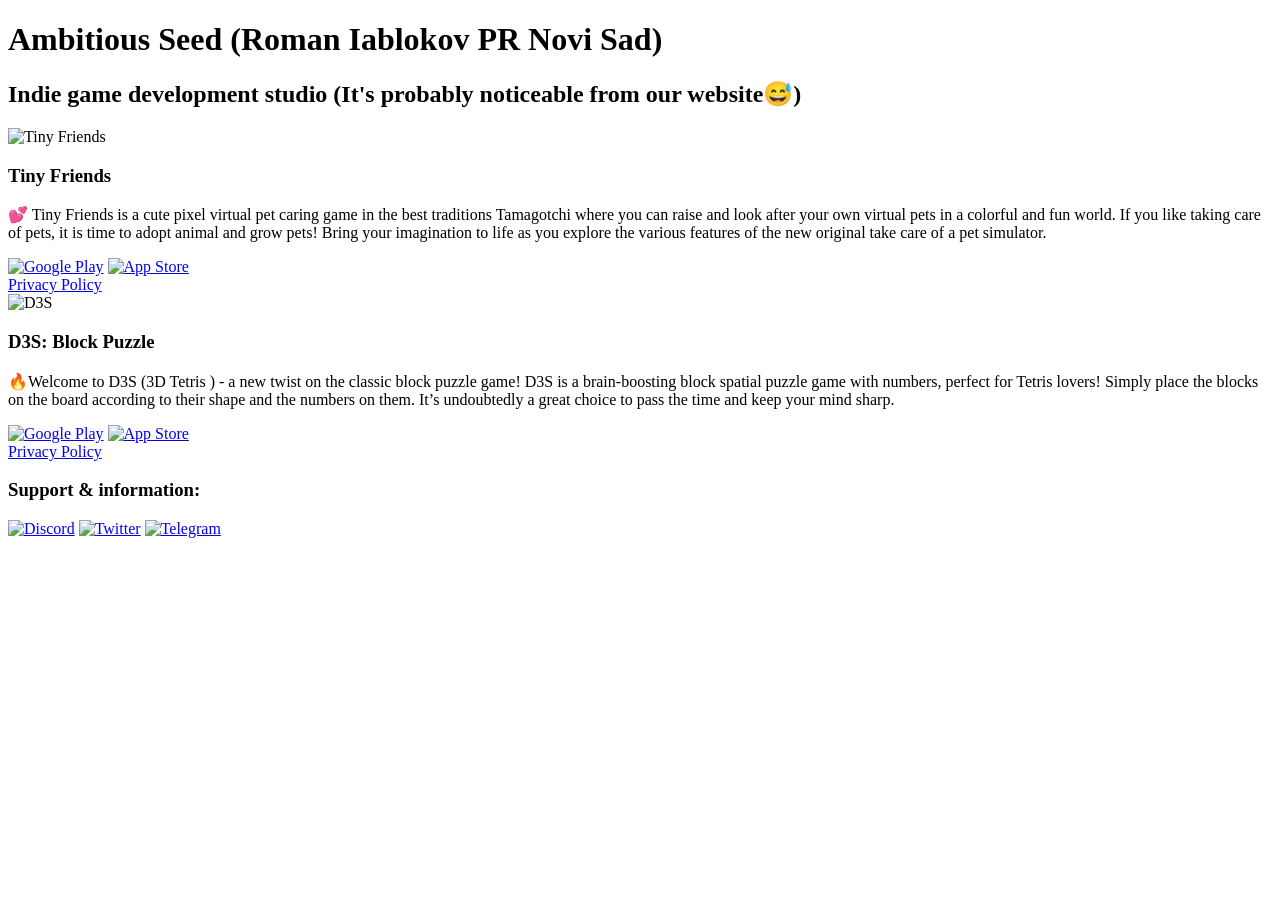
==== index.html @ 0e5d3fbd "PR Novi Sad for bank" ====
<!DOCTYPE html>
<html>
<head>
  <meta name="google-site-verification" content="4rCOZhfkryQqY-fWROyNusuNfZuvwKGFDAxo6_V6098" />
  <title>Indie game development studio</title>
  <link rel="stylesheet" type="text/css" href="style.css">
</head>
<body>
  <header>
    <h1>Ambitious Seed (Roman Iablokov PR Novi Sad)</h1>
    <h2>Indie game development studio (It's probably noticeable from our website😅)</h2>
  </header>
  
  <section class="games">
    <div class="game">
      <img src="icons/tf_logo.png" alt="Tiny Friends">
      <h3>Tiny Friends</h3>
      <p>💕 Tiny Friends is a cute pixel virtual pet caring game in the best traditions Tamagotchi where you can raise and look after your own virtual pets in a colorful and fun world. If you like taking care of pets, it is time to adopt animal and grow pets! Bring your imagination to life as you explore the various features of the new original take care of a pet simulator.</p>
      <div class="store-links">
        <a href="https://play.google.com/store/apps/details?id=org.godotengine.tamagotchi" target="_blank"><img src="icons/googleplay_icon.png" alt="Google Play"></a>
        <a href="https://apps.apple.com/rs/app/my-tiny-friends/id1667127966" target="_blank"><img src="icons/appstore_icon.png" alt="App Store"></a>
      </div>
        <div class="store-links">
        <a href="https://ambitious-seed.github.io/PP.html" target="_blank">Privacy Policy</a>
      </div>
    </div>
    </div>
        <div class="game">
      <img src="icons/d3s_logo.png" alt="D3S">
      <h3>D3S: Block Puzzle</h3>
      <p>🔥Welcome to D3S (3D Tetris ) - a new twist on the classic block puzzle game! D3S is a brain-boosting block spatial puzzle game with numbers, perfect for Tetris lovers! Simply place the blocks on the board according to their shape and the numbers on them. It’s undoubtedly a great choice to pass the time and keep your mind sharp.</p>
      <div class="store-links">
        <a href="https://play.google.com/store/apps/details?id=org.godotengine.tamagotchi" target="_blank"><img src="icons/googleplay_icon.png" alt="Google Play"></a>
        <a href="https://apps.apple.com/rs/app/my-tiny-friends/id1667127966" target="_blank"><img src="icons/appstore_icon.png" alt="App Store"></a>
      </div>
        <div class="store-links">
        <a href="https://ambitious-seed.github.io/PP_D3S.html" target="_blank">Privacy Policy</a>
      </div>
    </div>
    </div>
  </section>

  <section class="support">
    <h3>Support & information:</h3>
    <div class="social-links">
      <a href="https://discord.gg/XKmy29G9NP" target="_blank"><img src="icons/discord_icon.png" alt="Discord"></a>
      <a href="https://twitter.com/AmbitiousSeed" target="_blank"><img src="icons/twitter_icon.png" alt="Twitter"></a>
      <a href="https://t.me/tiny_friends" target="_blank"><img src="icons/telegram_icon.png" alt="Telegram"></a>
    </div>
  </section>
</body>
</html>
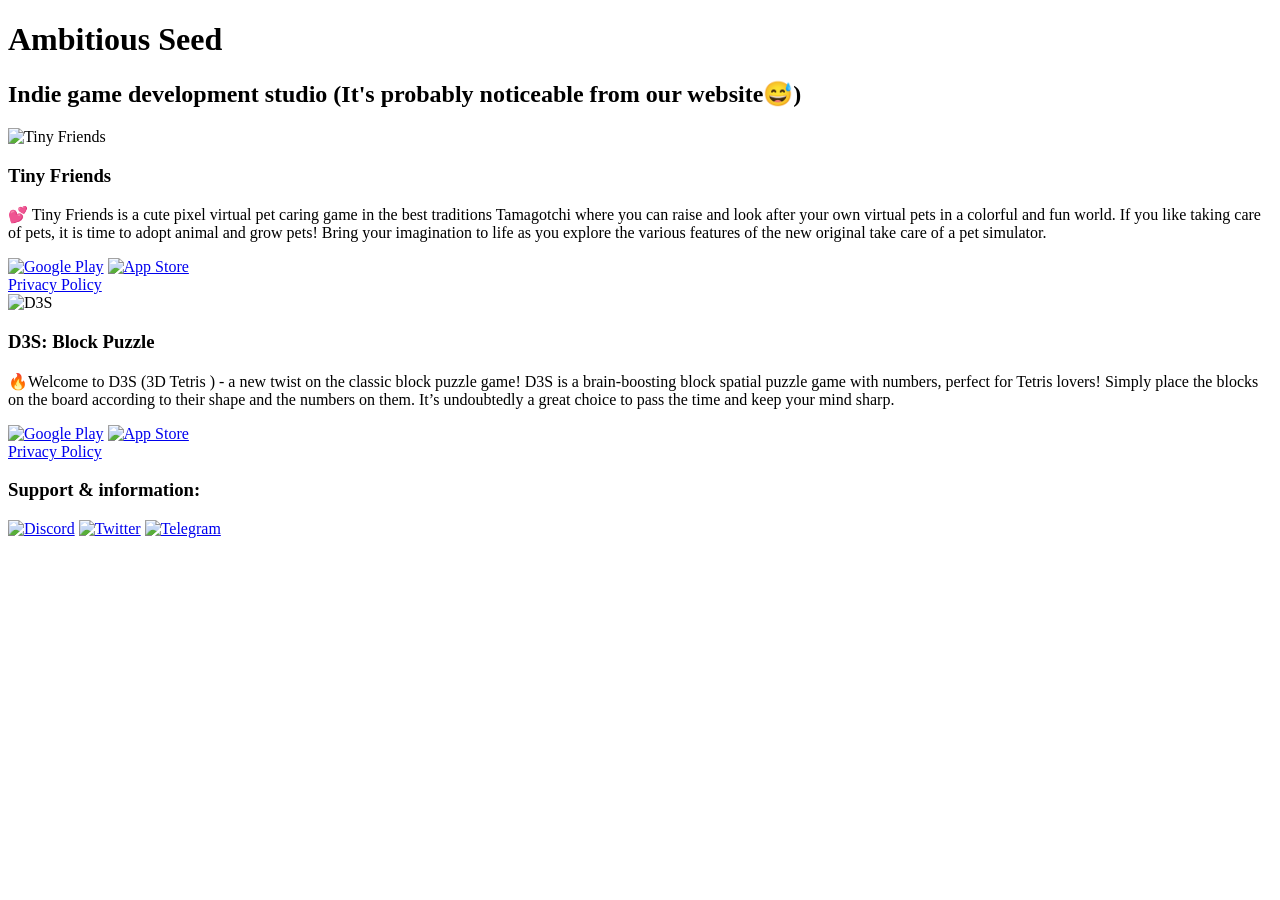
==== commit 5cbf6a04: "Fix HTML formatting and update game details" ====
--- a/index.html
+++ b/index.html
@@ -7,7 +7,7 @@
 </head>
 <body>
   <header>
-    <h1>Ambitious Seed (Roman Iablokov PR Novi Sad)</h1>
+    <h1>Ambitious Seed</h1>
     <h2>Indie game development studio (It's probably noticeable from our website😅)</h2>
   </header>
   
@@ -51,3 +51,4 @@
 </body>
 </html>
 
+
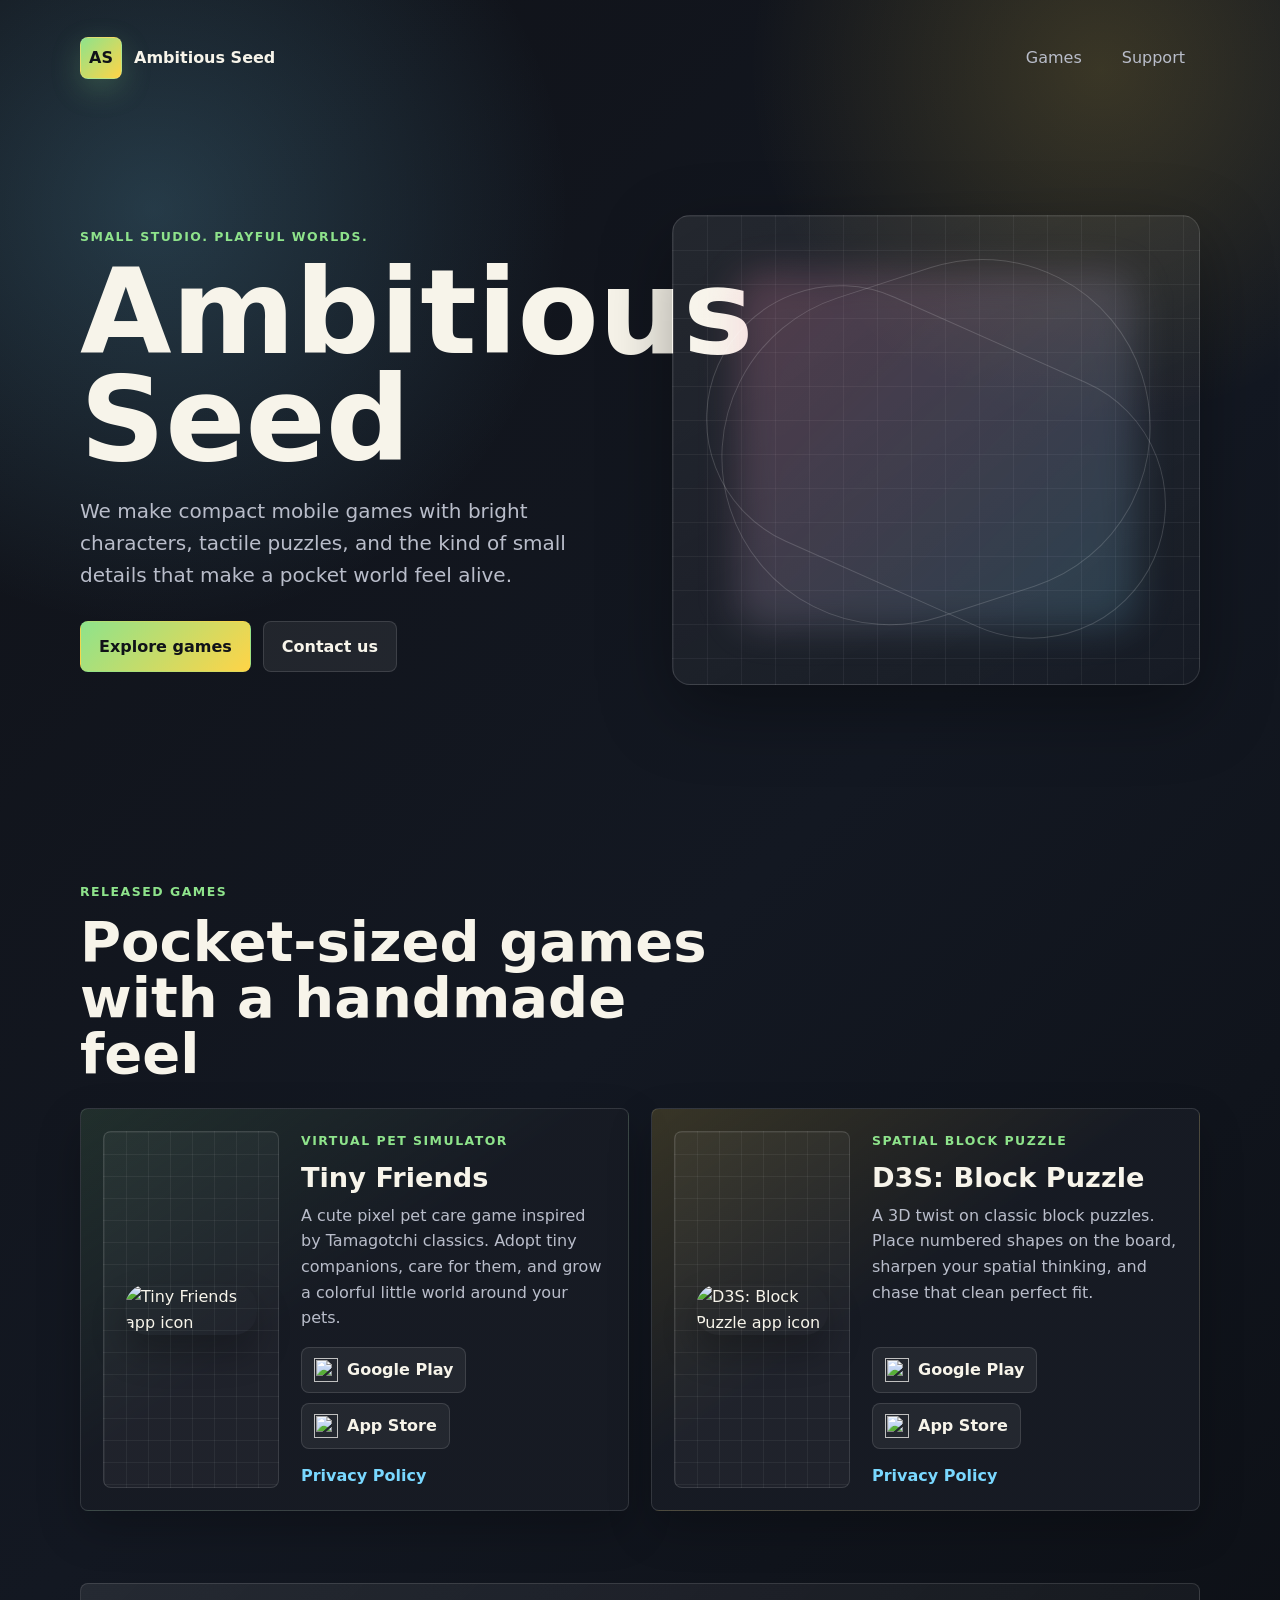
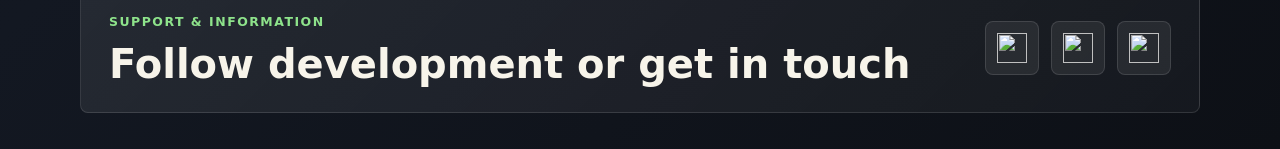
==== commit 5b03f416: "new style" ====
--- a/index.html
+++ b/index.html
@@ -1,54 +1,123 @@
-<!DOCTYPE html>
-<html>
-<head>
-  <meta name="google-site-verification" content="4rCOZhfkryQqY-fWROyNusuNfZuvwKGFDAxo6_V6098" />
-  <title>Indie game development studio</title>
-  <link rel="stylesheet" type="text/css" href="style.css">
-</head>
-<body>
-  <header>
-    <h1>Ambitious Seed</h1>
-    <h2>Indie game development studio (It's probably noticeable from our website😅)</h2>
-  </header>
-  
-  <section class="games">
-    <div class="game">
-      <img src="icons/tf_logo.png" alt="Tiny Friends">
-      <h3>Tiny Friends</h3>
-      <p>💕 Tiny Friends is a cute pixel virtual pet caring game in the best traditions Tamagotchi where you can raise and look after your own virtual pets in a colorful and fun world. If you like taking care of pets, it is time to adopt animal and grow pets! Bring your imagination to life as you explore the various features of the new original take care of a pet simulator.</p>
-      <div class="store-links">
-        <a href="https://play.google.com/store/apps/details?id=org.godotengine.tamagotchi" target="_blank"><img src="icons/googleplay_icon.png" alt="Google Play"></a>
-        <a href="https://apps.apple.com/rs/app/my-tiny-friends/id1667127966" target="_blank"><img src="icons/appstore_icon.png" alt="App Store"></a>
-      </div>
-        <div class="store-links">
-        <a href="https://ambitious-seed.github.io/PP.html" target="_blank">Privacy Policy</a>
-      </div>
-    </div>
-    </div>
-        <div class="game">
-      <img src="icons/d3s_logo.png" alt="D3S">
-      <h3>D3S: Block Puzzle</h3>
-      <p>🔥Welcome to D3S (3D Tetris ) - a new twist on the classic block puzzle game! D3S is a brain-boosting block spatial puzzle game with numbers, perfect for Tetris lovers! Simply place the blocks on the board according to their shape and the numbers on them. It’s undoubtedly a great choice to pass the time and keep your mind sharp.</p>
-      <div class="store-links">
-        <a href="https://play.google.com/store/apps/details?id=org.godotengine.tamagotchi" target="_blank"><img src="icons/googleplay_icon.png" alt="Google Play"></a>
-        <a href="https://apps.apple.com/rs/app/my-tiny-friends/id1667127966" target="_blank"><img src="icons/appstore_icon.png" alt="App Store"></a>
-      </div>
-        <div class="store-links">
-        <a href="https://ambitious-seed.github.io/PP_D3S.html" target="_blank">Privacy Policy</a>
-      </div>
-    </div>
-    </div>
-  </section>
-
-  <section class="support">
-    <h3>Support & information:</h3>
-    <div class="social-links">
-      <a href="https://discord.gg/XKmy29G9NP" target="_blank"><img src="icons/discord_icon.png" alt="Discord"></a>
-      <a href="https://twitter.com/AmbitiousSeed" target="_blank"><img src="icons/twitter_icon.png" alt="Twitter"></a>
-      <a href="https://t.me/tiny_friends" target="_blank"><img src="icons/telegram_icon.png" alt="Telegram"></a>
-    </div>
-  </section>
-</body>
-</html>
-
-
+<!DOCTYPE html>
+<html lang="en">
+<head>
+  <meta charset="UTF-8">
+  <meta name="viewport" content="width=device-width, initial-scale=1.0">
+  <meta name="google-site-verification" content="4rCOZhfkryQqY-fWROyNusuNfZuvwKGFDAxo6_V6098">
+  <meta name="description" content="Ambitious Seed is a small indie game development studio making cozy mobile games and clever puzzles.">
+  <title>Ambitious Seed - Indie Game Studio</title>
+  <link rel="stylesheet" type="text/css" href="style.css">
+</head>
+<body>
+  <main class="page-shell">
+    <header class="hero">
+      <nav class="topbar" aria-label="Main navigation">
+        <a class="brand" href="index.html" aria-label="Ambitious Seed home">
+          <span class="brand-mark">AS</span>
+          <span>Ambitious Seed</span>
+        </a>
+        <div class="nav-links">
+          <a href="#games">Games</a>
+          <a href="#support">Support</a>
+        </div>
+      </nav>
+
+      <section class="hero-content">
+        <div class="hero-copy">
+          <p class="eyebrow">Small studio. Playful worlds.</p>
+          <h1>Ambitious Seed</h1>
+          <p class="hero-text">
+            We make compact mobile games with bright characters, tactile puzzles, and the kind of small details that make a pocket world feel alive.
+          </p>
+          <div class="hero-actions" aria-label="Primary actions">
+            <a class="button primary" href="#games">Explore games</a>
+            <a class="button secondary" href="#support">Contact us</a>
+          </div>
+        </div>
+
+        <div class="hero-stage" aria-hidden="true">
+          <div class="orbit orbit-one"></div>
+          <div class="orbit orbit-two"></div>
+          <img class="hero-icon hero-icon-tf" src="icons/tf_logo.png" alt="">
+          <img class="hero-icon hero-icon-d3s" src="icons/d3s_logo.png" alt="">
+        </div>
+      </section>
+    </header>
+
+    <section class="games-section" id="games" aria-labelledby="games-title">
+      <div class="section-heading">
+        <p class="eyebrow">Released games</p>
+        <h2 id="games-title">Pocket-sized games with a handmade feel</h2>
+      </div>
+
+      <div class="games-grid">
+        <article class="game-card game-card-tf">
+          <div class="game-media">
+            <img src="icons/tf_logo.png" alt="Tiny Friends app icon">
+          </div>
+          <div class="game-content">
+            <p class="game-kicker">Virtual pet simulator</p>
+            <h3>Tiny Friends</h3>
+            <p>
+              A cute pixel pet care game inspired by Tamagotchi classics. Adopt tiny companions, care for them, and grow a colorful little world around your pets.
+            </p>
+            <div class="store-links" aria-label="Tiny Friends store links">
+              <a class="store-badge" href="https://play.google.com/store/apps/details?id=org.godotengine.tamagotchi" target="_blank" rel="noopener">
+                <img src="icons/googleplay_icon.png" alt="">
+                <span>Google Play</span>
+              </a>
+              <a class="store-badge" href="https://apps.apple.com/rs/app/my-tiny-friends/id1667127966" target="_blank" rel="noopener">
+                <img src="icons/appstore_icon.png" alt="">
+                <span>App Store</span>
+              </a>
+            </div>
+            <a class="text-link" href="PP.html" target="_blank" rel="noopener">Privacy Policy</a>
+          </div>
+        </article>
+
+        <article class="game-card game-card-d3s">
+          <div class="game-media">
+            <img src="icons/d3s_logo.png" alt="D3S: Block Puzzle app icon">
+          </div>
+          <div class="game-content">
+            <p class="game-kicker">Spatial block puzzle</p>
+            <h3>D3S: Block Puzzle</h3>
+            <p>
+              A 3D twist on classic block puzzles. Place numbered shapes on the board, sharpen your spatial thinking, and chase that clean perfect fit.
+            </p>
+            <div class="store-links" aria-label="D3S store links">
+              <a class="store-badge" href="https://play.google.com/store/apps/details?id=org.godotengine.tamagotchi" target="_blank" rel="noopener">
+                <img src="icons/googleplay_icon.png" alt="">
+                <span>Google Play</span>
+              </a>
+              <a class="store-badge" href="https://apps.apple.com/rs/app/my-tiny-friends/id1667127966" target="_blank" rel="noopener">
+                <img src="icons/appstore_icon.png" alt="">
+                <span>App Store</span>
+              </a>
+            </div>
+            <a class="text-link" href="PP_D3S.html" target="_blank" rel="noopener">Privacy Policy</a>
+          </div>
+        </article>
+      </div>
+    </section>
+
+    <section class="support-section" id="support" aria-labelledby="support-title">
+      <div>
+        <p class="eyebrow">Support & information</p>
+        <h2 id="support-title">Follow development or get in touch</h2>
+      </div>
+      <div class="social-links">
+        <a href="https://discord.gg/XKmy29G9NP" target="_blank" rel="noopener" aria-label="Discord">
+          <img src="icons/discord_icon.png" alt="">
+        </a>
+        <a href="https://twitter.com/AmbitiousSeed" target="_blank" rel="noopener" aria-label="Twitter">
+          <img src="icons/twitter_icon.png" alt="">
+        </a>
+        <a href="https://t.me/tiny_friends" target="_blank" rel="noopener" aria-label="Telegram">
+          <img src="icons/telegram_icon.png" alt="">
+        </a>
+      </div>
+    </section>
+  </main>
+</body>
+</html>
--- a/style.css
+++ b/style.css
@@ -0,0 +1,491 @@
+:root {
+  color-scheme: dark;
+  --bg: #101218;
+  --panel: #171b24;
+  --panel-strong: #202634;
+  --text: #f7f4ea;
+  --muted: #b9bdca;
+  --line: rgba(255, 255, 255, 0.12);
+  --green: #8ee38b;
+  --aqua: #79d8ff;
+  --pink: #ff8db3;
+  --yellow: #ffd447;
+  --shadow: 0 24px 70px rgba(0, 0, 0, 0.35);
+}
+
+* {
+  box-sizing: border-box;
+}
+
+html {
+  scroll-behavior: smooth;
+}
+
+body {
+  min-width: 320px;
+  margin: 0;
+  font-family: Inter, ui-sans-serif, system-ui, -apple-system, BlinkMacSystemFont, "Segoe UI", sans-serif;
+  line-height: 1.6;
+  color: var(--text);
+  background:
+    radial-gradient(circle at 12% 12%, rgba(121, 216, 255, 0.2), transparent 26rem),
+    radial-gradient(circle at 86% 4%, rgba(255, 212, 71, 0.17), transparent 22rem),
+    linear-gradient(135deg, #101218 0%, #131822 54%, #0d1016 100%);
+}
+
+a {
+  color: inherit;
+}
+
+img {
+  max-width: 100%;
+}
+
+.page-shell {
+  overflow: hidden;
+}
+
+.hero,
+.games-section,
+.support-section {
+  width: min(1120px, calc(100% - 36px));
+  margin: 0 auto;
+}
+
+.hero {
+  min-height: 92vh;
+  display: flex;
+  flex-direction: column;
+  padding: 24px 0 56px;
+}
+
+.topbar {
+  display: flex;
+  align-items: center;
+  justify-content: space-between;
+  gap: 20px;
+  padding: 12px 0;
+}
+
+.brand,
+.nav-links,
+.hero-actions,
+.store-links,
+.social-links {
+  display: flex;
+  align-items: center;
+}
+
+.brand {
+  gap: 12px;
+  text-decoration: none;
+  font-weight: 800;
+  letter-spacing: 0;
+}
+
+.brand-mark {
+  display: grid;
+  place-items: center;
+  width: 42px;
+  height: 42px;
+  border: 1px solid var(--line);
+  border-radius: 8px;
+  color: #101218;
+  background: linear-gradient(135deg, var(--green), var(--yellow));
+  box-shadow: 0 10px 30px rgba(142, 227, 139, 0.22);
+}
+
+.nav-links {
+  gap: 10px;
+}
+
+.nav-links a {
+  min-height: 40px;
+  padding: 8px 14px;
+  border: 1px solid transparent;
+  border-radius: 8px;
+  color: var(--muted);
+  text-decoration: none;
+  transition: border-color 160ms ease, color 160ms ease, background 160ms ease;
+}
+
+.nav-links a:hover,
+.nav-links a:focus-visible {
+  border-color: var(--line);
+  color: var(--text);
+  background: rgba(255, 255, 255, 0.06);
+}
+
+.hero-content {
+  display: grid;
+  grid-template-columns: minmax(0, 1.02fr) minmax(300px, 0.98fr);
+  align-items: center;
+  gap: 42px;
+  flex: 1;
+  padding-top: 36px;
+}
+
+.eyebrow,
+.game-kicker {
+  margin: 0 0 12px;
+  color: var(--green);
+  font-size: 0.78rem;
+  font-weight: 800;
+  letter-spacing: 0.12em;
+  text-transform: uppercase;
+}
+
+h1,
+h2,
+h3,
+p {
+  margin-top: 0;
+}
+
+h1 {
+  max-width: 760px;
+  margin-bottom: 22px;
+  font-size: clamp(3.7rem, 10vw, 7.4rem);
+  line-height: 0.9;
+  letter-spacing: 0;
+}
+
+.hero-text {
+  max-width: 620px;
+  margin-bottom: 30px;
+  color: var(--muted);
+  font-size: clamp(1rem, 2vw, 1.25rem);
+}
+
+.hero-actions {
+  flex-wrap: wrap;
+  gap: 12px;
+}
+
+.button {
+  min-height: 48px;
+  padding: 12px 18px;
+  border: 1px solid var(--line);
+  border-radius: 8px;
+  text-decoration: none;
+  font-weight: 800;
+  transition: transform 160ms ease, border-color 160ms ease, background 160ms ease;
+}
+
+.button:hover,
+.button:focus-visible,
+.store-badge:hover,
+.store-badge:focus-visible,
+.social-links a:hover,
+.social-links a:focus-visible {
+  transform: translateY(-2px);
+}
+
+.button.primary {
+  color: #101218;
+  border-color: transparent;
+  background: linear-gradient(135deg, var(--green), var(--yellow));
+}
+
+.button.secondary {
+  color: var(--text);
+  background: rgba(255, 255, 255, 0.07);
+}
+
+.hero-stage {
+  position: relative;
+  min-height: 470px;
+  border: 1px solid var(--line);
+  border-radius: 18px;
+  background:
+    linear-gradient(rgba(255, 255, 255, 0.05) 1px, transparent 1px),
+    linear-gradient(90deg, rgba(255, 255, 255, 0.05) 1px, transparent 1px),
+    linear-gradient(150deg, rgba(255, 255, 255, 0.08), rgba(255, 255, 255, 0.02));
+  background-size: 34px 34px, 34px 34px, auto;
+  box-shadow: var(--shadow);
+  isolation: isolate;
+}
+
+.hero-stage::after {
+  content: "";
+  position: absolute;
+  inset: 12%;
+  border-radius: 28px;
+  background: linear-gradient(135deg, rgba(255, 141, 179, 0.22), rgba(121, 216, 255, 0.18));
+  filter: blur(18px);
+  z-index: -1;
+}
+
+.orbit {
+  position: absolute;
+  border: 1px solid rgba(255, 255, 255, 0.16);
+  border-radius: 999px;
+}
+
+.orbit-one {
+  inset: 58px 46px 74px;
+  transform: rotate(-18deg);
+}
+
+.orbit-two {
+  inset: 112px 24px 88px;
+  transform: rotate(24deg);
+}
+
+.hero-icon {
+  position: absolute;
+  width: clamp(138px, 17vw, 210px);
+  border-radius: 26px;
+  box-shadow: 0 26px 60px rgba(0, 0, 0, 0.34);
+}
+
+.hero-icon-tf {
+  top: 76px;
+  left: 52px;
+  transform: rotate(-8deg);
+}
+
+.hero-icon-d3s {
+  right: 54px;
+  bottom: 62px;
+  transform: rotate(7deg);
+}
+
+.games-section {
+  padding: 54px 0 72px;
+}
+
+.section-heading {
+  max-width: 680px;
+  margin-bottom: 26px;
+}
+
+h2 {
+  margin-bottom: 0;
+  font-size: clamp(2rem, 5vw, 3.5rem);
+  line-height: 1;
+  letter-spacing: 0;
+}
+
+.games-grid {
+  display: grid;
+  grid-template-columns: repeat(2, minmax(0, 1fr));
+  gap: 22px;
+}
+
+.game-card {
+  display: grid;
+  grid-template-columns: 176px minmax(0, 1fr);
+  gap: 22px;
+  min-height: 360px;
+  padding: 22px;
+  border: 1px solid var(--line);
+  border-radius: 8px;
+  background: var(--panel);
+  box-shadow: 0 18px 44px rgba(0, 0, 0, 0.24);
+}
+
+.game-card-tf {
+  background: linear-gradient(145deg, rgba(142, 227, 139, 0.12), rgba(23, 27, 36, 0.98) 45%);
+}
+
+.game-card-d3s {
+  background: linear-gradient(145deg, rgba(255, 212, 71, 0.16), rgba(23, 27, 36, 0.98) 45%);
+}
+
+.game-media {
+  display: grid;
+  place-items: center;
+  align-self: stretch;
+  min-height: 220px;
+  border: 1px solid var(--line);
+  border-radius: 8px;
+  background:
+    linear-gradient(rgba(255, 255, 255, 0.055) 1px, transparent 1px),
+    linear-gradient(90deg, rgba(255, 255, 255, 0.055) 1px, transparent 1px),
+    rgba(255, 255, 255, 0.04);
+  background-size: 22px 22px;
+}
+
+.game-media img {
+  width: 132px;
+  border-radius: 23px;
+  box-shadow: 0 18px 34px rgba(0, 0, 0, 0.26);
+}
+
+.game-content {
+  display: flex;
+  flex-direction: column;
+  min-width: 0;
+}
+
+.game-content h3 {
+  margin-bottom: 10px;
+  font-size: 1.7rem;
+  line-height: 1.1;
+}
+
+.game-content p:not(.game-kicker) {
+  color: var(--muted);
+}
+
+.store-links {
+  flex-wrap: wrap;
+  gap: 10px;
+  margin-top: auto;
+  margin-bottom: 14px;
+}
+
+.store-badge {
+  display: inline-flex;
+  align-items: center;
+  gap: 9px;
+  min-height: 46px;
+  padding: 9px 12px;
+  border: 1px solid var(--line);
+  border-radius: 8px;
+  color: var(--text);
+  background: rgba(255, 255, 255, 0.06);
+  text-decoration: none;
+  font-weight: 800;
+  transition: transform 160ms ease, border-color 160ms ease, background 160ms ease;
+}
+
+.store-badge img {
+  width: 24px;
+  height: 24px;
+}
+
+.text-link {
+  width: fit-content;
+  color: var(--aqua);
+  font-weight: 800;
+  text-decoration: none;
+}
+
+.text-link:hover,
+.text-link:focus-visible {
+  text-decoration: underline;
+}
+
+.support-section {
+  display: flex;
+  align-items: center;
+  justify-content: space-between;
+  gap: 28px;
+  margin-bottom: 36px;
+  padding: 28px;
+  border: 1px solid var(--line);
+  border-radius: 8px;
+  background: linear-gradient(135deg, rgba(255, 255, 255, 0.08), rgba(255, 255, 255, 0.035));
+}
+
+.support-section h2 {
+  font-size: clamp(1.6rem, 4vw, 2.5rem);
+}
+
+.social-links {
+  flex-wrap: wrap;
+  justify-content: flex-end;
+  gap: 12px;
+}
+
+.social-links a {
+  display: grid;
+  place-items: center;
+  width: 54px;
+  height: 54px;
+  border: 1px solid var(--line);
+  border-radius: 8px;
+  background: rgba(255, 255, 255, 0.07);
+  transition: transform 160ms ease, border-color 160ms ease, background 160ms ease;
+}
+
+.social-links img {
+  width: 30px;
+  height: 30px;
+}
+
+@media (max-width: 900px) {
+  .hero {
+    min-height: auto;
+  }
+
+  .hero-content,
+  .games-grid,
+  .game-card {
+    grid-template-columns: 1fr;
+  }
+
+  .hero-stage {
+    min-height: 360px;
+  }
+
+  .game-card {
+    min-height: 0;
+  }
+
+  .game-media {
+    min-height: 190px;
+  }
+}
+
+@media (max-width: 620px) {
+  .hero,
+  .games-section,
+  .support-section {
+    width: min(100% - 24px, 1120px);
+  }
+
+  .topbar,
+  .support-section {
+    align-items: flex-start;
+    flex-direction: column;
+  }
+
+  .nav-links {
+    width: 100%;
+  }
+
+  .nav-links a {
+    flex: 1;
+    text-align: center;
+  }
+
+  .hero-content {
+    gap: 28px;
+    padding-top: 22px;
+  }
+
+  .hero-stage {
+    min-height: 300px;
+  }
+
+  .hero-icon {
+    width: 132px;
+  }
+
+  .hero-icon-tf {
+    top: 48px;
+    left: 28px;
+  }
+
+  .hero-icon-d3s {
+    right: 28px;
+    bottom: 46px;
+  }
+
+  .game-card,
+  .support-section {
+    padding: 18px;
+  }
+
+  .store-badge {
+    width: 100%;
+    justify-content: center;
+  }
+
+  .social-links {
+    justify-content: flex-start;
+  }
+}
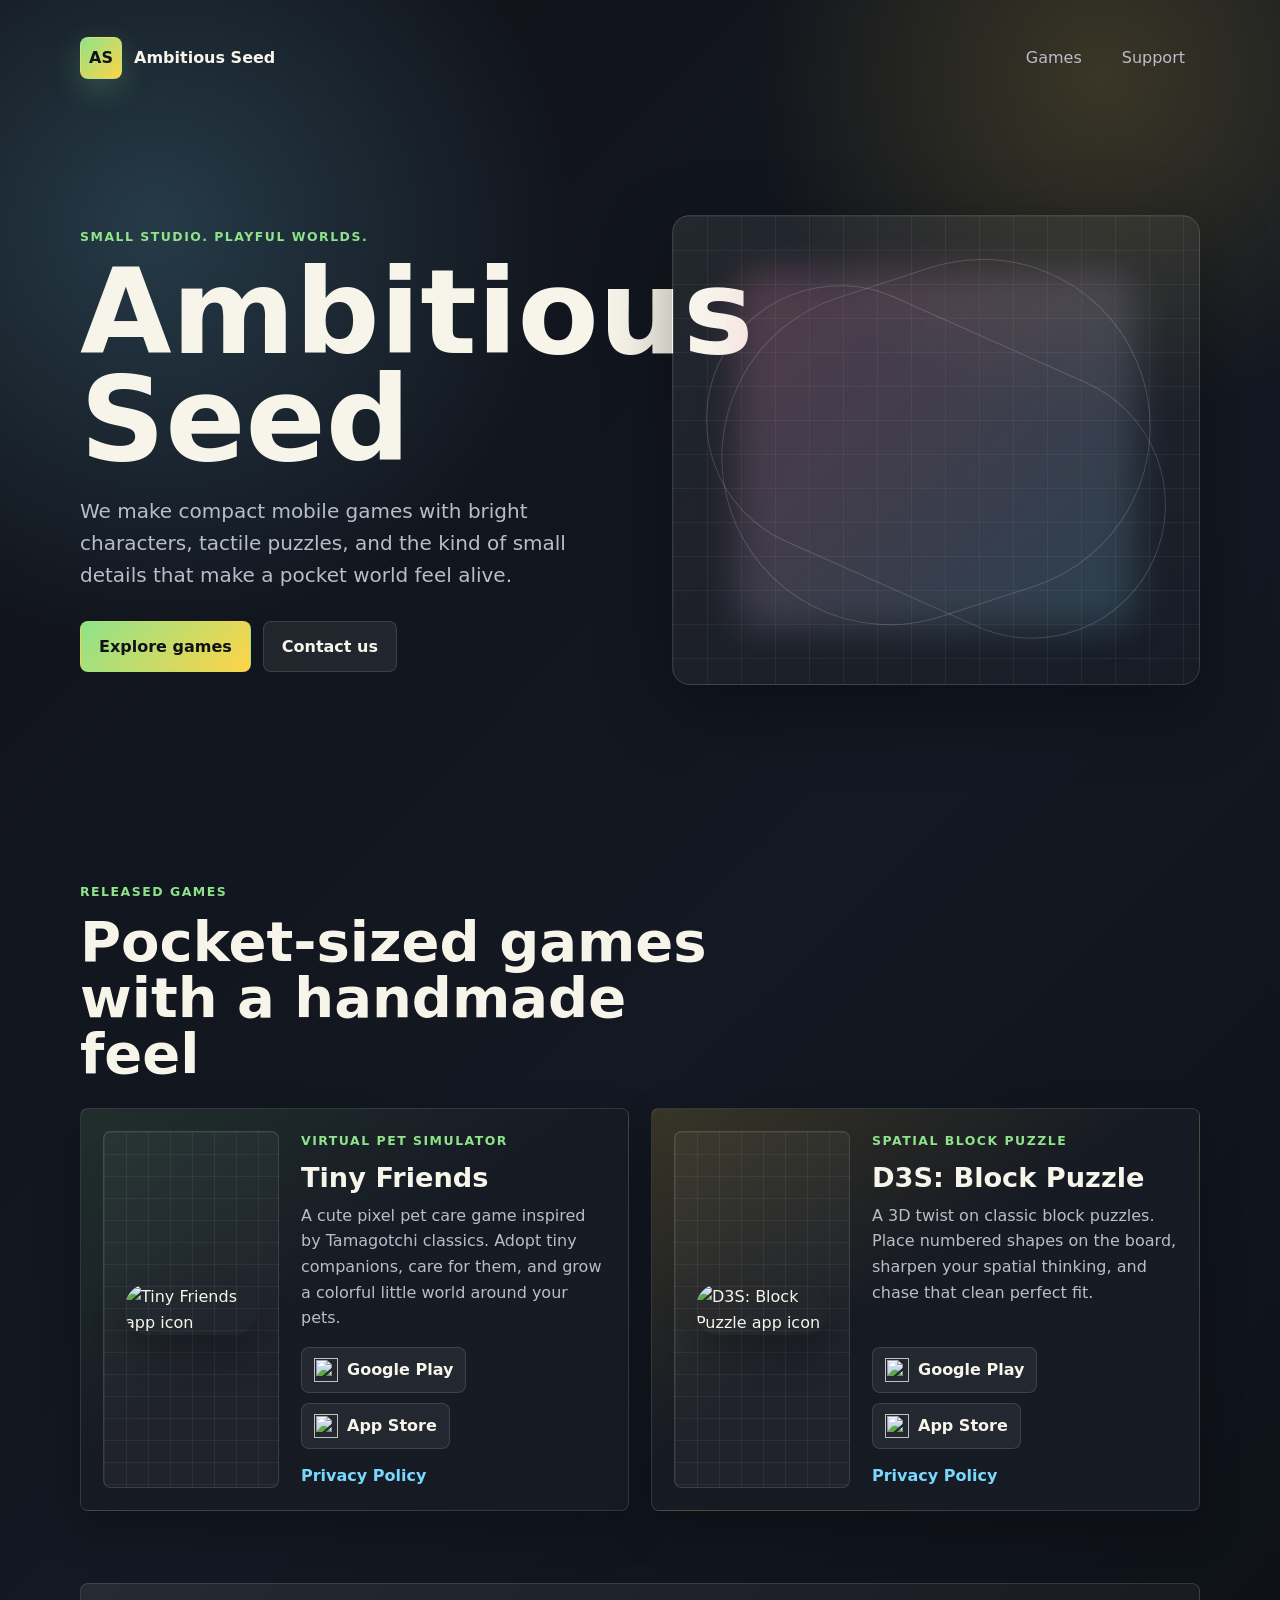
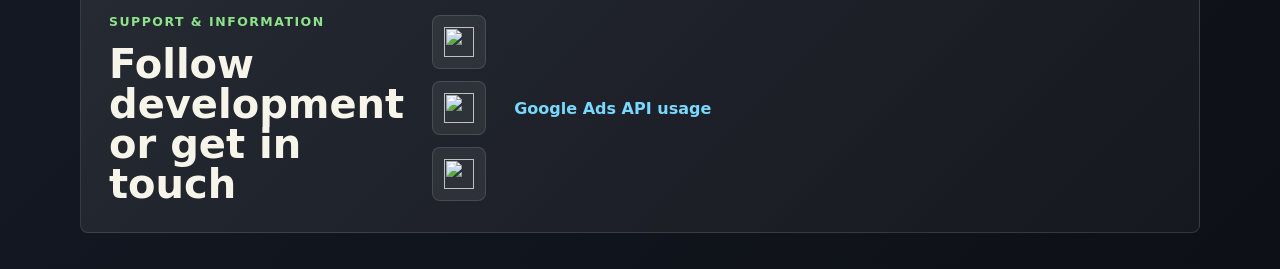
==== commit d8899467: "docs: add google ads api usage disclosure" ====
--- a/index.html
+++ b/index.html
@@ -117,6 +117,7 @@
           <img src="icons/telegram_icon.png" alt="">
         </a>
       </div>
+      <a class="text-link compliance-link" href="google-ads-api.html">Google Ads API usage</a>
     </section>
   </main>
 </body>
--- a/style.css
+++ b/style.css
@@ -47,7 +47,9 @@
 
 .hero,
 .games-section,
-.support-section {
+.support-section,
+.legal-hero,
+.legal-content {
   width: min(1120px, calc(100% - 36px));
   margin: 0 auto;
 }
@@ -384,6 +386,10 @@
   font-size: clamp(1.6rem, 4vw, 2.5rem);
 }
 
+.compliance-link {
+  flex: 0 0 100%;
+}
+
 .social-links {
   flex-wrap: wrap;
   justify-content: flex-end;
@@ -406,6 +412,53 @@
   height: 30px;
 }
 
+.legal-hero {
+  padding: 24px 0 28px;
+}
+
+.legal-heading {
+  max-width: 850px;
+  padding: 64px 0 34px;
+}
+
+.legal-heading h1 {
+  margin-bottom: 18px;
+  font-size: clamp(3rem, 8vw, 6rem);
+}
+
+.legal-heading p:not(.eyebrow) {
+  max-width: 720px;
+  color: var(--muted);
+  font-size: 1.15rem;
+}
+
+.legal-content {
+  display: grid;
+  gap: 16px;
+  padding-bottom: 56px;
+}
+
+.legal-content article {
+  padding: 24px;
+  border: 1px solid var(--line);
+  border-radius: 8px;
+  background: linear-gradient(135deg, rgba(255, 255, 255, 0.075), rgba(255, 255, 255, 0.035));
+}
+
+.legal-content h2 {
+  margin-bottom: 12px;
+  font-size: clamp(1.35rem, 3vw, 2rem);
+}
+
+.legal-content p {
+  max-width: 820px;
+  color: var(--muted);
+}
+
+.legal-content p:last-child {
+  margin-bottom: 0;
+}
+
 @media (max-width: 900px) {
   .hero {
     min-height: auto;
@@ -433,7 +486,9 @@
 @media (max-width: 620px) {
   .hero,
   .games-section,
-  .support-section {
+  .support-section,
+  .legal-hero,
+  .legal-content {
     width: min(100% - 24px, 1120px);
   }
 
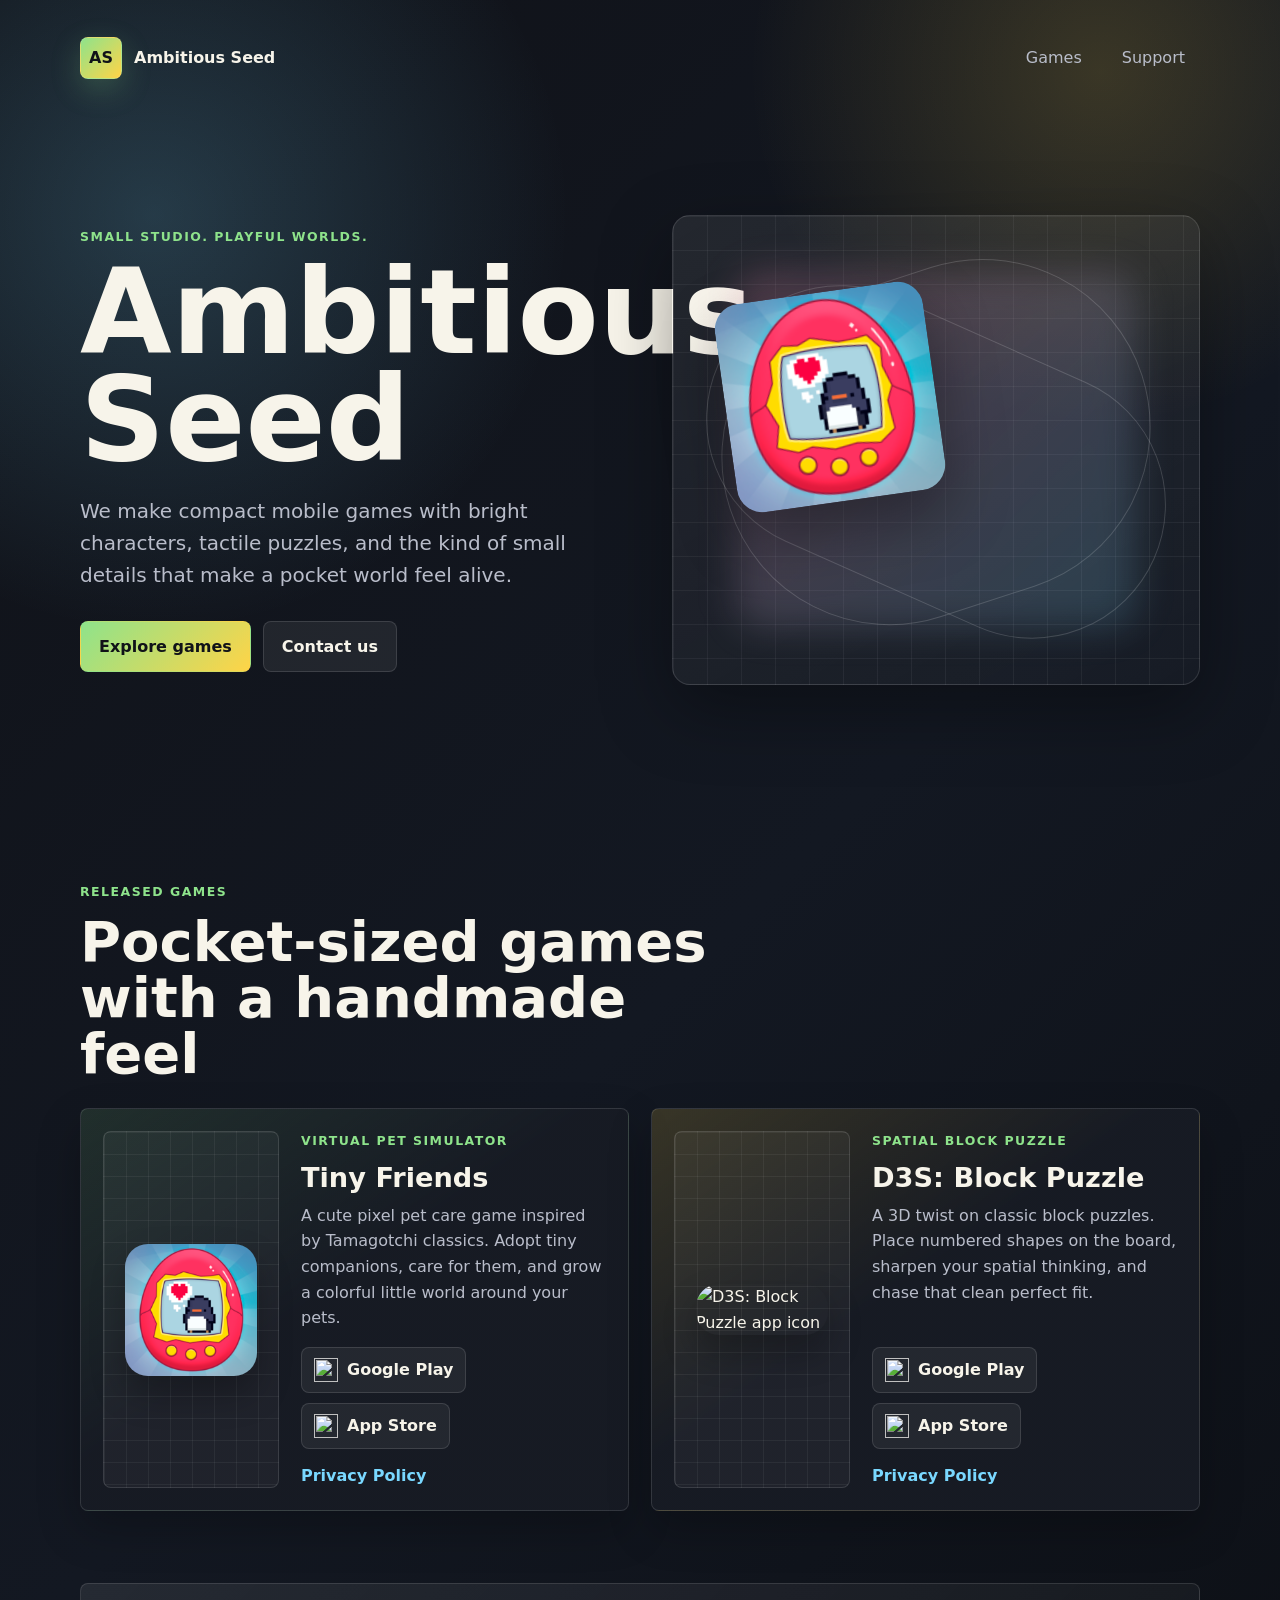
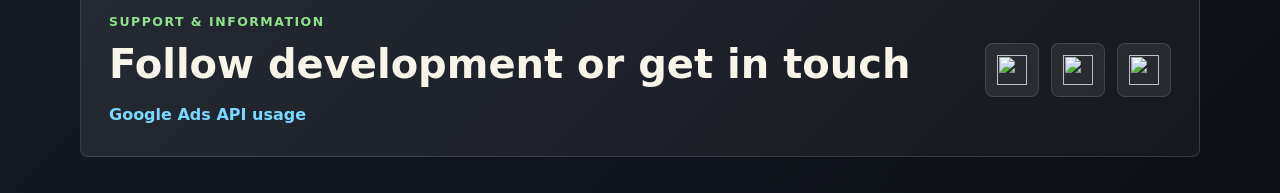
==== commit 682a0531: "fix: move google ads api link below support copy" ====
--- a/index.html
+++ b/index.html
@@ -102,9 +102,12 @@
     </section>
 
     <section class="support-section" id="support" aria-labelledby="support-title">
-      <div>
-        <p class="eyebrow">Support & information</p>
-        <h2 id="support-title">Follow development or get in touch</h2>
+      <div class="support-copy">
+        <div>
+          <p class="eyebrow">Support & information</p>
+          <h2 id="support-title">Follow development or get in touch</h2>
+        </div>
+        <a class="text-link compliance-link" href="google-ads-api.html">Google Ads API usage</a>
       </div>
       <div class="social-links">
         <a href="https://discord.gg/XKmy29G9NP" target="_blank" rel="noopener" aria-label="Discord">
@@ -117,7 +120,6 @@
           <img src="icons/telegram_icon.png" alt="">
         </a>
       </div>
-      <a class="text-link compliance-link" href="google-ads-api.html">Google Ads API usage</a>
     </section>
   </main>
 </body>
--- a/style.css
+++ b/style.css
@@ -386,8 +386,13 @@
   font-size: clamp(1.6rem, 4vw, 2.5rem);
 }
 
+.support-copy {
+  display: grid;
+  gap: 18px;
+}
+
 .compliance-link {
-  flex: 0 0 100%;
+  width: fit-content;
 }
 
 .social-links {
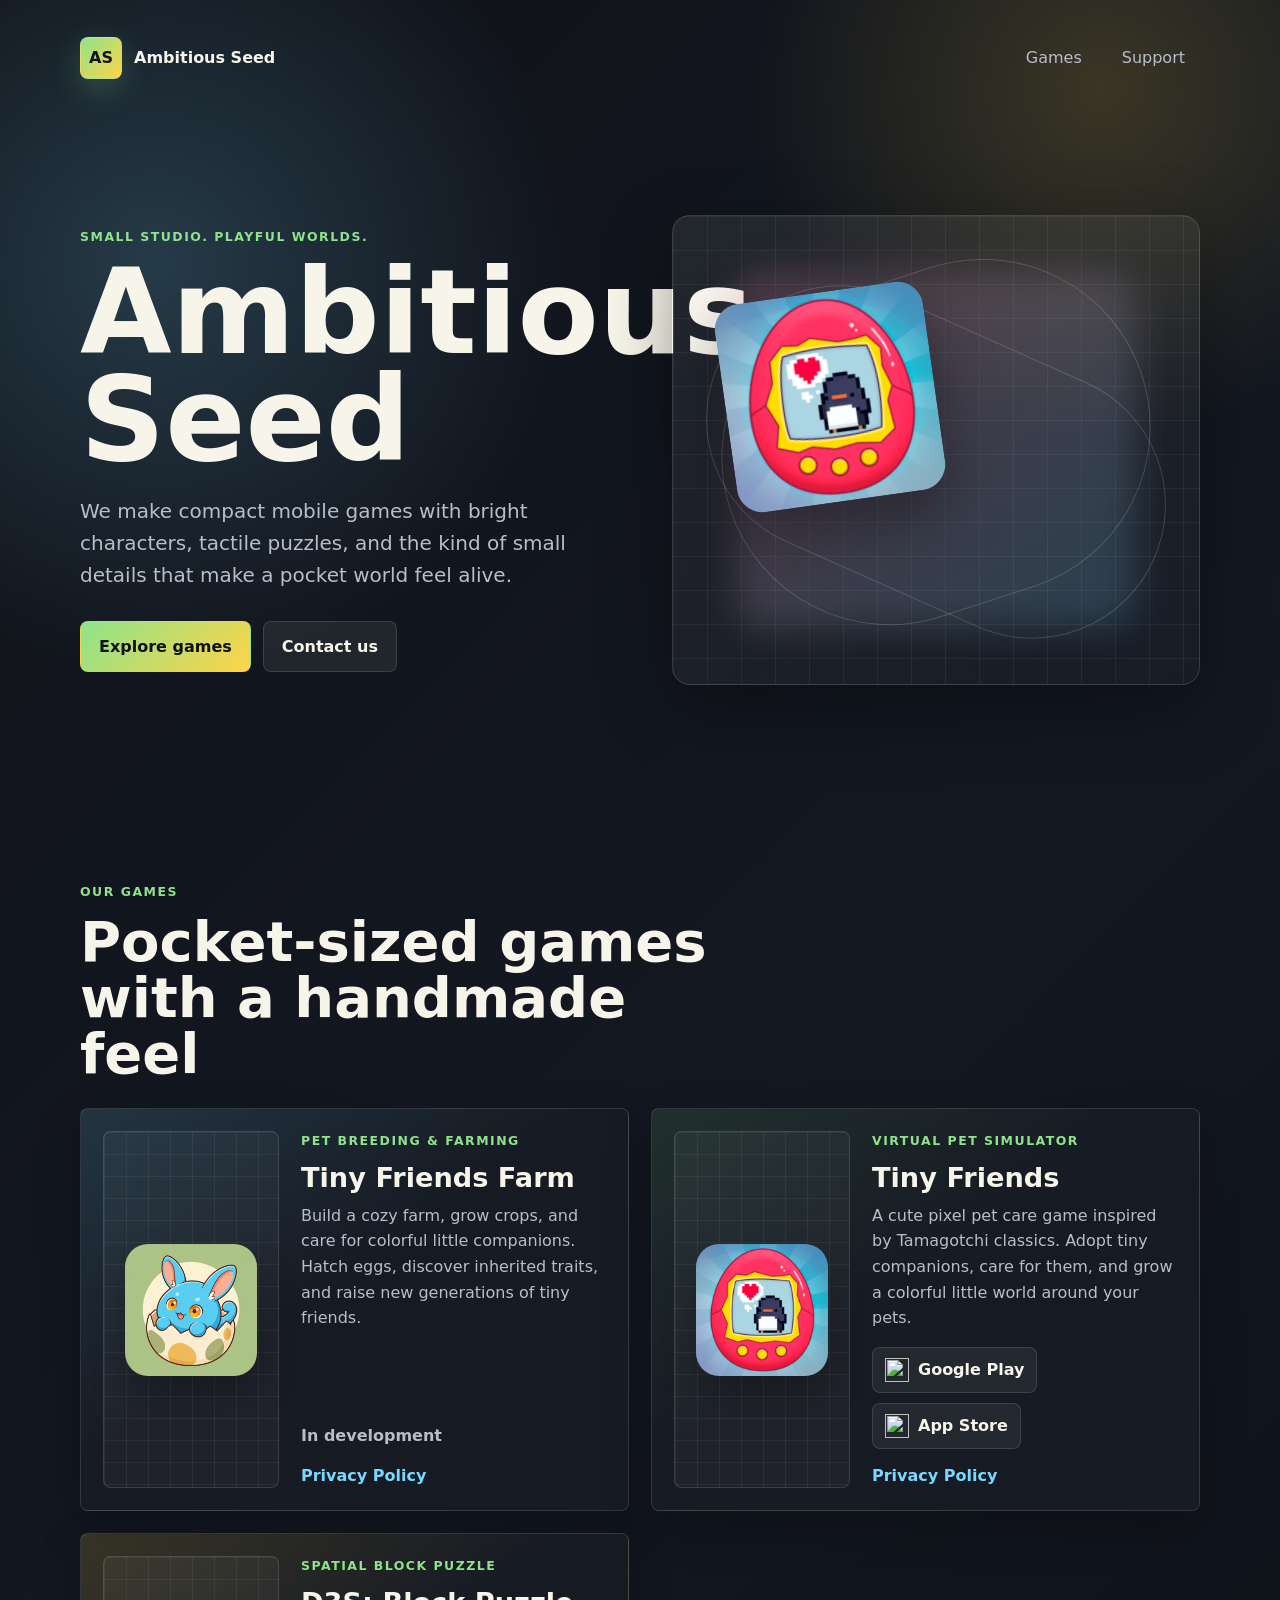
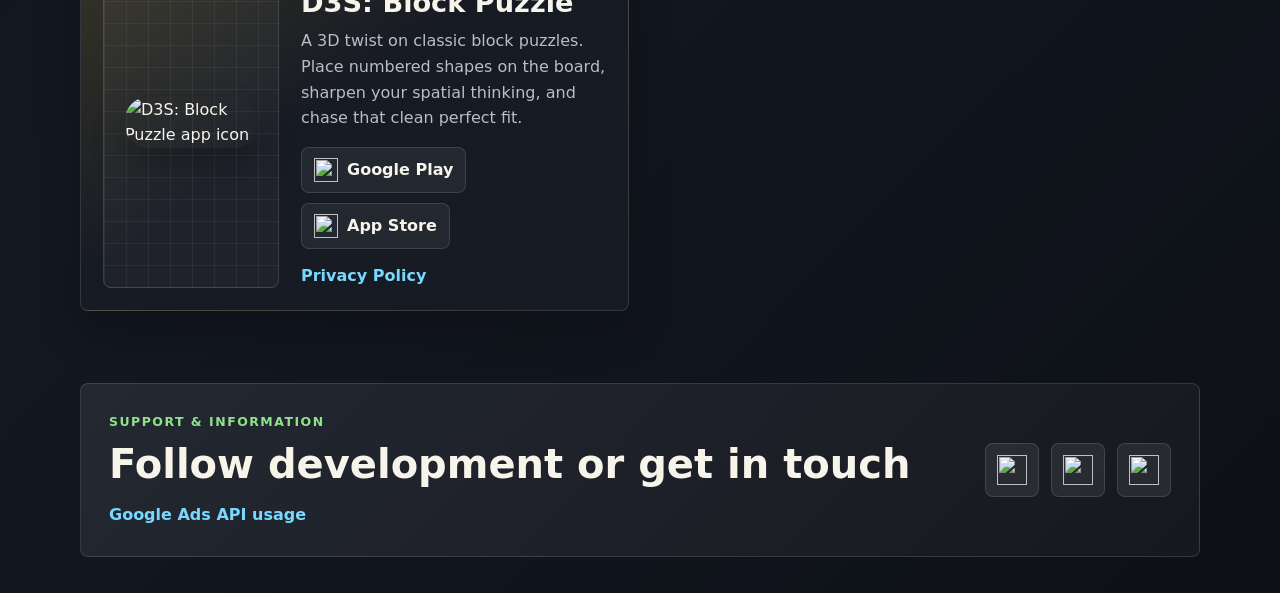
==== commit f924a9ec: "TFF update" ====
--- a/index.html
+++ b/index.html
@@ -38,7 +38,7 @@
         <div class="hero-stage" aria-hidden="true">
           <div class="orbit orbit-one"></div>
           <div class="orbit orbit-two"></div>
-          <img class="hero-icon hero-icon-tf" src="icons/tf_logo.png" alt="">
+          <img class="hero-icon hero-icon-tf" src="icons/tf_logo.png?v=20260805" alt="">
           <img class="hero-icon hero-icon-d3s" src="icons/d3s_logo.png" alt="">
         </div>
       </section>
@@ -46,14 +46,29 @@
 
     <section class="games-section" id="games" aria-labelledby="games-title">
       <div class="section-heading">
-        <p class="eyebrow">Released games</p>
+        <p class="eyebrow">Our games</p>
         <h2 id="games-title">Pocket-sized games with a handmade feel</h2>
       </div>
 
       <div class="games-grid">
+        <article class="game-card game-card-tff">
+          <div class="game-media">
+            <img src="icons/tff_logo.png" alt="Tiny Friends Farm app icon" width="132" height="132" loading="lazy">
+          </div>
+          <div class="game-content">
+            <p class="game-kicker">Pet breeding &amp; farming</p>
+            <h3>Tiny Friends Farm</h3>
+            <p>
+              Build a cozy farm, grow crops, and care for colorful little companions. Hatch eggs, discover inherited traits, and raise new generations of tiny friends.
+            </p>
+            <p class="release-status">In development</p>
+            <a class="text-link" href="PP_TFF.html" target="_blank" rel="noopener">Privacy Policy</a>
+          </div>
+        </article>
+
         <article class="game-card game-card-tf">
           <div class="game-media">
-            <img src="icons/tf_logo.png" alt="Tiny Friends app icon">
+            <img src="icons/tf_logo.png?v=20260805" alt="Tiny Friends app icon">
           </div>
           <div class="game-content">
             <p class="game-kicker">Virtual pet simulator</p>
--- a/style.css
+++ b/style.css
@@ -291,6 +291,17 @@
   background: linear-gradient(145deg, rgba(142, 227, 139, 0.12), rgba(23, 27, 36, 0.98) 45%);
 }
 
+.game-card-tff {
+  background: linear-gradient(145deg, rgba(121, 216, 255, 0.16), rgba(23, 27, 36, 0.98) 45%);
+}
+
+.game-content .release-status {
+  margin-top: auto;
+  margin-bottom: 14px;
+  color: var(--yellow);
+  font-weight: 800;
+}
+
 .game-card-d3s {
   background: linear-gradient(145deg, rgba(255, 212, 71, 0.16), rgba(23, 27, 36, 0.98) 45%);
 }
